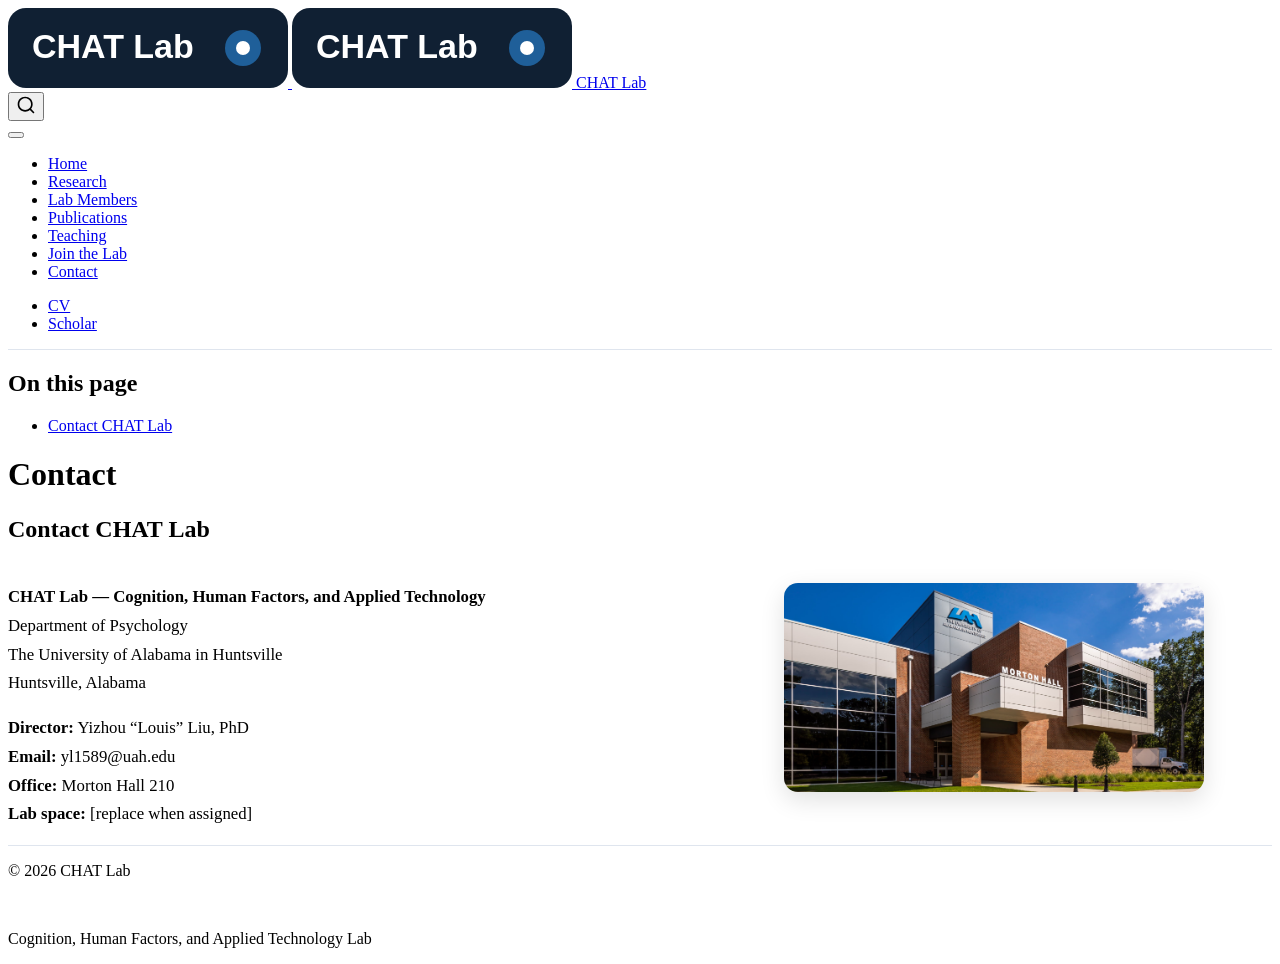
==== docs/contact.html @ d90eeab7 "Add CHAT Lab website files Add CHAT Lab website files" ====
<!DOCTYPE html>
<html xmlns="http://www.w3.org/1999/xhtml" lang="en" xml:lang="en"><head>

<meta charset="utf-8">
<meta name="generator" content="quarto-1.9.38">

<meta name="viewport" content="width=device-width, initial-scale=1.0, user-scalable=yes">


<title>Contact – CHAT Lab</title>
<style>
/* Default styles provided by pandoc.
** See https://pandoc.org/MANUAL.html#variables-for-html for config info.
*/
code{white-space: pre-wrap;}
span.smallcaps{font-variant: small-caps;}
div.columns{display: flex; gap: min(4vw, 1.5em);}
div.column{flex: auto; overflow-x: auto;}
div.hanging-indent{margin-left: 1.5em; text-indent: -1.5em;}
ul.task-list{list-style: none;}
ul.task-list li input[type="checkbox"] {
  width: 0.8em;
  margin: 0 0.8em 0.2em -1em; /* quarto-specific, see https://github.com/quarto-dev/quarto-cli/issues/4556 */ 
  vertical-align: middle;
}
</style>


<script src="site_libs/quarto-nav/quarto-nav.js"></script>
<script src="site_libs/clipboard/clipboard.min.js"></script>
<script src="site_libs/quarto-search/autocomplete.umd.js"></script>
<script src="site_libs/quarto-search/fuse.min.js"></script>
<script src="site_libs/quarto-search/quarto-search.js"></script>
<meta name="quarto:offset" content="./">
<script src="site_libs/quarto-html/quarto.js" type="module"></script>
<script src="site_libs/quarto-html/tabsets/tabsets.js" type="module"></script>
<script src="site_libs/quarto-html/popper.min.js"></script>
<script src="site_libs/quarto-html/tippy.umd.min.js"></script>
<script src="site_libs/quarto-html/anchor.min.js"></script>
<link href="site_libs/quarto-html/tippy.css" rel="stylesheet">
<link href="site_libs/quarto-html/quarto-syntax-highlighting-15634bcf2e68342d4ad2dfa704d543f6.css" rel="stylesheet" id="quarto-text-highlighting-styles">
<script src="site_libs/bootstrap/bootstrap.min.js"></script>
<link href="site_libs/bootstrap/bootstrap-icons.css" rel="stylesheet">
<link href="site_libs/bootstrap/bootstrap-a0f9fd0d421825b736dc1bbcbcba2219.min.css" rel="stylesheet" append-hash="true" id="quarto-bootstrap" data-mode="light">
<script id="quarto-search-options" type="application/json">{
  "location": "navbar",
  "copy-button": false,
  "collapse-after": 3,
  "panel-placement": "end",
  "type": "overlay",
  "limit": 50,
  "keyboard-shortcut": [
    "f",
    "/",
    "s"
  ],
  "show-item-context": false,
  "language": {
    "search-no-results-text": "No results",
    "search-matching-documents-text": "matching documents",
    "search-copy-link-title": "Copy link to search",
    "search-hide-matches-text": "Hide additional matches",
    "search-more-match-text": "more match in this document",
    "search-more-matches-text": "more matches in this document",
    "search-clear-button-title": "Clear",
    "search-text-placeholder": "",
    "search-detached-cancel-button-title": "Cancel",
    "search-submit-button-title": "Submit",
    "search-label": "Search"
  }
}</script>
<style>html{ scroll-behavior: smooth; }</style>


<link rel="stylesheet" href="styles.css">
</head>

<body class="nav-fixed quarto-light">

<div id="quarto-search-results"></div>
  <header id="quarto-header" class="headroom fixed-top">
    <nav class="navbar navbar-expand-lg " data-bs-theme="dark">
      <div class="navbar-container container-fluid">
      <div class="navbar-brand-container mx-auto">
    <a href="./index.html" class="navbar-brand navbar-brand-logo">
    <img src="./assets/chat-lab-logo-placeholder.svg" alt="" class="navbar-logo light-content">
    <img src="./assets/chat-lab-logo-placeholder.svg" alt="" class="navbar-logo dark-content">
    </a>
    <a class="navbar-brand" href="./index.html">
    <span class="navbar-title">CHAT Lab</span>
    </a>
  </div>
            <div id="quarto-search" class="" title="Search"></div>
          <button class="navbar-toggler" type="button" data-bs-toggle="collapse" data-bs-target="#navbarCollapse" aria-controls="navbarCollapse" role="menu" aria-expanded="false" aria-label="Toggle navigation" onclick="if (window.quartoToggleHeadroom) { window.quartoToggleHeadroom(); }">
  <span class="navbar-toggler-icon"></span>
</button>
          <div class="collapse navbar-collapse" id="navbarCollapse">
            <ul class="navbar-nav navbar-nav-scroll me-auto">
  <li class="nav-item">
    <a class="nav-link" href="./index.html"> 
<span class="menu-text">Home</span></a>
  </li>  
  <li class="nav-item">
    <a class="nav-link" href="./research.html"> 
<span class="menu-text">Research</span></a>
  </li>  
  <li class="nav-item">
    <a class="nav-link" href="./people.html"> 
<span class="menu-text">Lab Members</span></a>
  </li>  
  <li class="nav-item">
    <a class="nav-link" href="./publications.html"> 
<span class="menu-text">Publications</span></a>
  </li>  
  <li class="nav-item">
    <a class="nav-link" href="./teaching.html"> 
<span class="menu-text">Teaching</span></a>
  </li>  
  <li class="nav-item">
    <a class="nav-link" href="./joining.html"> 
<span class="menu-text">Join the Lab</span></a>
  </li>  
  <li class="nav-item">
    <a class="nav-link active" href="./contact.html" aria-current="page"> 
<span class="menu-text">Contact</span></a>
  </li>  
</ul>
            <ul class="navbar-nav navbar-nav-scroll ms-auto">
  <li class="nav-item">
    <a class="nav-link" href="./assets/Louis_Liu_CV.pdf"> 
<span class="menu-text">CV</span></a>
  </li>  
  <li class="nav-item">
    <a class="nav-link" href="https://scholar.google.com/citations?user=BLunEyAAAAAJ&amp;hl=en&amp;oi=ao"> 
<span class="menu-text">Scholar</span></a>
  </li>  
</ul>
          </div> <!-- /navcollapse -->
            <div class="quarto-navbar-tools">
</div>
      </div> <!-- /container-fluid -->
    </nav>
</header>
<!-- content -->
<div id="quarto-content" class="quarto-container page-columns page-rows-contents page-layout-full page-navbar">
<!-- sidebar -->
<!-- margin-sidebar -->
    <div id="quarto-margin-sidebar" class="sidebar margin-sidebar">
        <nav id="TOC" role="doc-toc" class="toc-active">
    <h2 id="toc-title">On this page</h2>
   
  <ul>
  <li><a href="#contact-chat-lab" id="toc-contact-chat-lab" class="nav-link active" data-scroll-target="#contact-chat-lab">Contact CHAT Lab</a></li>
  </ul>
</nav>
    </div>
<!-- main -->
<main class="content column-page-left" id="quarto-document-content">

<header id="title-block-header" class="quarto-title-block default">
<div class="quarto-title">
<h1 class="title">Contact</h1>
</div>



<div class="quarto-title-meta column-page-left">

    
  
    
  </div>
  


</header>


<section id="contact-chat-lab" class="level2">
<h2 class="anchored" data-anchor-id="contact-chat-lab">Contact CHAT Lab</h2>
<div class="contact-layout">
<div class="contact-info">
<p><strong>CHAT Lab — Cognition, Human Factors, and Applied Technology</strong><br>
Department of Psychology<br>
The University of Alabama in Huntsville<br>
Huntsville, Alabama</p>
<p><strong>Director:</strong> Yizhou “Louis” Liu, PhD<br>
<strong>Email:</strong> yl1589@uah.edu<br>
<strong>Office:</strong> Morton Hall 210<br>
<strong>Lab space:</strong> [replace when assigned]</p>
</div>
<div class="contact-image">
<p><img src="image/Morton_Hall.jpg" class="img-fluid" alt="Morton Hall at the University of Alabama in Huntsville"></p>
</div>
</div>


</section>

</main> <!-- /main -->
<script id="quarto-html-after-body" type="application/javascript">
  window.document.addEventListener("DOMContentLoaded", function (event) {
    const icon = "";
    const anchorJS = new window.AnchorJS();
    anchorJS.options = {
      placement: 'right',
      icon: icon
    };
    anchorJS.add('.anchored');
    const isCodeAnnotation = (el) => {
      for (const clz of el.classList) {
        if (clz.startsWith('code-annotation-')) {                     
          return true;
        }
      }
      return false;
    }
    const onCopySuccess = function(e) {
      // button target
      const button = e.trigger;
      // don't keep focus
      button.blur();
      // flash "checked"
      button.classList.add('code-copy-button-checked');
      var currentTitle = button.getAttribute("title");
      button.setAttribute("title", "Copied!");
      let tooltip;
      if (window.bootstrap) {
        button.setAttribute("data-bs-toggle", "tooltip");
        button.setAttribute("data-bs-placement", "left");
        button.setAttribute("data-bs-title", "Copied!");
        tooltip = new bootstrap.Tooltip(button, 
          { trigger: "manual", 
            customClass: "code-copy-button-tooltip",
            offset: [0, -8]});
        tooltip.show();    
      }
      setTimeout(function() {
        if (tooltip) {
          tooltip.hide();
          button.removeAttribute("data-bs-title");
          button.removeAttribute("data-bs-toggle");
          button.removeAttribute("data-bs-placement");
        }
        button.setAttribute("title", currentTitle);
        button.classList.remove('code-copy-button-checked');
      }, 1000);
      // clear code selection
      e.clearSelection();
    }
    const getTextToCopy = function(trigger) {
      const outerScaffold = trigger.parentElement.cloneNode(true);
      const codeEl = outerScaffold.querySelector('code');
      for (const childEl of codeEl.children) {
        if (isCodeAnnotation(childEl)) {
          childEl.remove();
        }
      }
      return codeEl.innerText;
    }
    const clipboard = new window.ClipboardJS('.code-copy-button:not([data-in-quarto-modal])', {
      text: getTextToCopy
    });
    clipboard.on('success', onCopySuccess);
    if (window.document.getElementById('quarto-embedded-source-code-modal')) {
      const clipboardModal = new window.ClipboardJS('.code-copy-button[data-in-quarto-modal]', {
        text: getTextToCopy,
        container: window.document.getElementById('quarto-embedded-source-code-modal')
      });
      clipboardModal.on('success', onCopySuccess);
    }
      var localhostRegex = new RegExp(/^(?:http|https):\/\/localhost\:?[0-9]*\//);
      var mailtoRegex = new RegExp(/^mailto:/);
        var filterRegex = new RegExp("https:\/\/your-domain-here");
      var isInternal = (href) => {
          return filterRegex.test(href) || localhostRegex.test(href) || mailtoRegex.test(href);
      }
      // Inspect non-navigation links and adorn them if external
     var links = window.document.querySelectorAll('a[href]:not(.nav-link):not(.navbar-brand):not(.toc-action):not(.sidebar-link):not(.sidebar-item-toggle):not(.pagination-link):not(.no-external):not([aria-hidden]):not(.dropdown-item):not(.quarto-navigation-tool):not(.about-link)');
      for (var i=0; i<links.length; i++) {
        const link = links[i];
        if (!isInternal(link.href)) {
          // undo the damage that might have been done by quarto-nav.js in the case of
          // links that we want to consider external
          if (link.dataset.originalHref !== undefined) {
            link.href = link.dataset.originalHref;
          }
        }
      }
    function tippyHover(el, contentFn, onTriggerFn, onUntriggerFn) {
      const config = {
        allowHTML: true,
        maxWidth: 500,
        delay: 100,
        arrow: false,
        appendTo: function(el) {
            return el.parentElement;
        },
        interactive: true,
        interactiveBorder: 10,
        theme: 'quarto',
        placement: 'bottom-start',
      };
      if (contentFn) {
        config.content = contentFn;
      }
      if (onTriggerFn) {
        config.onTrigger = onTriggerFn;
      }
      if (onUntriggerFn) {
        config.onUntrigger = onUntriggerFn;
      }
      window.tippy(el, config); 
    }
    const noterefs = window.document.querySelectorAll('a[role="doc-noteref"]');
    for (var i=0; i<noterefs.length; i++) {
      const ref = noterefs[i];
      tippyHover(ref, function() {
        // use id or data attribute instead here
        let href = ref.getAttribute('data-footnote-href') || ref.getAttribute('href');
        try { href = new URL(href).hash; } catch {}
        const id = href.replace(/^#\/?/, "");
        const note = window.document.getElementById(id);
        if (note) {
          return note.innerHTML;
        } else {
          return "";
        }
      });
    }
    const xrefs = window.document.querySelectorAll('a.quarto-xref');
    const processXRef = (id, note) => {
      // Strip column container classes
      const stripColumnClz = (el) => {
        el.classList.remove("page-full", "page-columns");
        if (el.children) {
          for (const child of el.children) {
            stripColumnClz(child);
          }
        }
      }
      stripColumnClz(note)
      if (id === null || id.startsWith('sec-')) {
        // Special case sections, only their first couple elements
        const container = document.createElement("div");
        if (note.children && note.children.length > 2) {
          container.appendChild(note.children[0].cloneNode(true));
          for (let i = 1; i < note.children.length; i++) {
            const child = note.children[i];
            if (child.tagName === "P" && child.innerText === "") {
              continue;
            } else {
              container.appendChild(child.cloneNode(true));
              break;
            }
          }
          if (window.Quarto?.typesetMath) {
            window.Quarto.typesetMath(container);
          }
          return container.innerHTML
        } else {
          if (window.Quarto?.typesetMath) {
            window.Quarto.typesetMath(note);
          }
          return note.innerHTML;
        }
      } else {
        // Remove any anchor links if they are present
        const anchorLink = note.querySelector('a.anchorjs-link');
        if (anchorLink) {
          anchorLink.remove();
        }
        if (window.Quarto?.typesetMath) {
          window.Quarto.typesetMath(note);
        }
        if (note.classList.contains("callout")) {
          return note.outerHTML;
        } else {
          return note.innerHTML;
        }
      }
    }
    for (var i=0; i<xrefs.length; i++) {
      const xref = xrefs[i];
      tippyHover(xref, undefined, function(instance) {
        instance.disable();
        let url = xref.getAttribute('href');
        let hash = undefined; 
        if (url.startsWith('#')) {
          hash = url;
        } else {
          try { hash = new URL(url).hash; } catch {}
        }
        if (hash) {
          const id = hash.replace(/^#\/?/, "");
          const note = window.document.getElementById(id);
          if (note !== null) {
            try {
              const html = processXRef(id, note.cloneNode(true));
              instance.setContent(html);
            } finally {
              instance.enable();
              instance.show();
            }
          } else {
            // See if we can fetch this
            fetch(url.split('#')[0])
            .then(res => res.text())
            .then(html => {
              const parser = new DOMParser();
              const htmlDoc = parser.parseFromString(html, "text/html");
              const note = htmlDoc.getElementById(id);
              if (note !== null) {
                const html = processXRef(id, note);
                instance.setContent(html);
              } 
            }).finally(() => {
              instance.enable();
              instance.show();
            });
          }
        } else {
          // See if we can fetch a full url (with no hash to target)
          // This is a special case and we should probably do some content thinning / targeting
          fetch(url)
          .then(res => res.text())
          .then(html => {
            const parser = new DOMParser();
            const htmlDoc = parser.parseFromString(html, "text/html");
            const note = htmlDoc.querySelector('main.content');
            if (note !== null) {
              // This should only happen for chapter cross references
              // (since there is no id in the URL)
              // remove the first header
              if (note.children.length > 0 && note.children[0].tagName === "HEADER") {
                note.children[0].remove();
              }
              const html = processXRef(null, note);
              instance.setContent(html);
            } 
          }).finally(() => {
            instance.enable();
            instance.show();
          });
        }
      }, function(instance) {
      });
    }
        let selectedAnnoteEl;
        const selectorForAnnotation = ( cell, annotation) => {
          let cellAttr = 'data-code-cell="' + cell + '"';
          let lineAttr = 'data-code-annotation="' +  annotation + '"';
          const selector = 'span[' + cellAttr + '][' + lineAttr + ']';
          return selector;
        }
        const selectCodeLines = (annoteEl) => {
          const doc = window.document;
          const targetCell = annoteEl.getAttribute("data-target-cell");
          const targetAnnotation = annoteEl.getAttribute("data-target-annotation");
          const annoteSpan = window.document.querySelector(selectorForAnnotation(targetCell, targetAnnotation));
          const lines = annoteSpan.getAttribute("data-code-lines").split(",");
          const lineIds = lines.map((line) => {
            return targetCell + "-" + line;
          })
          let top = null;
          let height = null;
          let parent = null;
          if (lineIds.length > 0) {
              //compute the position of the single el (top and bottom and make a div)
              const el = window.document.getElementById(lineIds[0]);
              top = el.offsetTop;
              height = el.offsetHeight;
              parent = el.parentElement.parentElement;
            if (lineIds.length > 1) {
              const lastEl = window.document.getElementById(lineIds[lineIds.length - 1]);
              const bottom = lastEl.offsetTop + lastEl.offsetHeight;
              height = bottom - top;
            }
            if (top !== null && height !== null && parent !== null) {
              // cook up a div (if necessary) and position it 
              let div = window.document.getElementById("code-annotation-line-highlight");
              if (div === null) {
                div = window.document.createElement("div");
                div.setAttribute("id", "code-annotation-line-highlight");
                div.style.position = 'absolute';
                parent.appendChild(div);
              }
              div.style.top = top - 2 + "px";
              div.style.height = height + 4 + "px";
              div.style.left = 0;
              let gutterDiv = window.document.getElementById("code-annotation-line-highlight-gutter");
              if (gutterDiv === null) {
                gutterDiv = window.document.createElement("div");
                gutterDiv.setAttribute("id", "code-annotation-line-highlight-gutter");
                gutterDiv.style.position = 'absolute';
                const codeCell = window.document.getElementById(targetCell);
                const gutter = codeCell.querySelector('.code-annotation-gutter');
                gutter.appendChild(gutterDiv);
              }
              gutterDiv.style.top = top - 2 + "px";
              gutterDiv.style.height = height + 4 + "px";
            }
            selectedAnnoteEl = annoteEl;
          }
        };
        const unselectCodeLines = () => {
          const elementsIds = ["code-annotation-line-highlight", "code-annotation-line-highlight-gutter"];
          elementsIds.forEach((elId) => {
            const div = window.document.getElementById(elId);
            if (div) {
              div.remove();
            }
          });
          selectedAnnoteEl = undefined;
        };
          // Handle positioning of the toggle
      window.addEventListener(
        "resize",
        throttle(() => {
          elRect = undefined;
          if (selectedAnnoteEl) {
            selectCodeLines(selectedAnnoteEl);
          }
        }, 10)
      );
      function throttle(fn, ms) {
      let throttle = false;
      let timer;
        return (...args) => {
          if(!throttle) { // first call gets through
              fn.apply(this, args);
              throttle = true;
          } else { // all the others get throttled
              if(timer) clearTimeout(timer); // cancel #2
              timer = setTimeout(() => {
                fn.apply(this, args);
                timer = throttle = false;
              }, ms);
          }
        };
      }
        // Attach click handler to the DT
        const annoteDls = window.document.querySelectorAll('dt[data-target-cell]');
        for (const annoteDlNode of annoteDls) {
          annoteDlNode.addEventListener('click', (event) => {
            const clickedEl = event.target;
            if (clickedEl !== selectedAnnoteEl) {
              unselectCodeLines();
              const activeEl = window.document.querySelector('dt[data-target-cell].code-annotation-active');
              if (activeEl) {
                activeEl.classList.remove('code-annotation-active');
              }
              selectCodeLines(clickedEl);
              clickedEl.classList.add('code-annotation-active');
            } else {
              // Unselect the line
              unselectCodeLines();
              clickedEl.classList.remove('code-annotation-active');
            }
          });
        }
    const findCites = (el) => {
      const parentEl = el.parentElement;
      if (parentEl) {
        const cites = parentEl.dataset.cites;
        if (cites) {
          return {
            el,
            cites: cites.split(' ')
          };
        } else {
          return findCites(el.parentElement)
        }
      } else {
        return undefined;
      }
    };
    var bibliorefs = window.document.querySelectorAll('a[role="doc-biblioref"]');
    for (var i=0; i<bibliorefs.length; i++) {
      const ref = bibliorefs[i];
      const citeInfo = findCites(ref);
      if (citeInfo) {
        tippyHover(citeInfo.el, function() {
          var popup = window.document.createElement('div');
          citeInfo.cites.forEach(function(cite) {
            var citeDiv = window.document.createElement('div');
            citeDiv.classList.add('hanging-indent');
            citeDiv.classList.add('csl-entry');
            var biblioDiv = window.document.getElementById('ref-' + cite);
            if (biblioDiv) {
              citeDiv.innerHTML = biblioDiv.innerHTML;
            }
            popup.appendChild(citeDiv);
          });
          return popup.innerHTML;
        });
      }
    }
  });
  </script>
</div> <!-- /content -->
<footer class="footer">
  <div class="nav-footer">
    <div class="nav-footer-left">
<p>© 2026 CHAT Lab</p>
</div>   
    <div class="nav-footer-center">
      &nbsp;
    </div>
    <div class="nav-footer-right">
<p>Cognition, Human Factors, and Applied Technology Lab</p>
</div>
  </div>
</footer>




<script src="site_libs/quarto-html/zenscroll-min.js"></script>
</body></html>
---- docs/site_libs/quarto-html/tippy.css ----
.tippy-box[data-animation=fade][data-state=hidden]{opacity:0}[data-tippy-root]{max-width:calc(100vw - 10px)}.tippy-box{position:relative;background-color:#333;color:#fff;border-radius:4px;font-size:14px;line-height:1.4;white-space:normal;outline:0;transition-property:transform,visibility,opacity}.tippy-box[data-placement^=top]>.tippy-arrow{bottom:0}.tippy-box[data-placement^=top]>.tippy-arrow:before{bottom:-7px;left:0;border-width:8px 8px 0;border-top-color:initial;transform-origin:center top}.tippy-box[data-placement^=bottom]>.tippy-arrow{top:0}.tippy-box[data-placement^=bottom]>.tippy-arrow:before{top:-7px;left:0;border-width:0 8px 8px;border-bottom-color:initial;transform-origin:center bottom}.tippy-box[data-placement^=left]>.tippy-arrow{right:0}.tippy-box[data-placement^=left]>.tippy-arrow:before{border-width:8px 0 8px 8px;border-left-color:initial;right:-7px;transform-origin:center left}.tippy-box[data-placement^=right]>.tippy-arrow{left:0}.tippy-box[data-placement^=right]>.tippy-arrow:before{left:-7px;border-width:8px 8px 8px 0;border-right-color:initial;transform-origin:center right}.tippy-box[data-inertia][data-state=visible]{transition-timing-function:cubic-bezier(.54,1.5,.38,1.11)}.tippy-arrow{width:16px;height:16px;color:#333}.tippy-arrow:before{content:"";position:absolute;border-color:transparent;border-style:solid}.tippy-content{position:relative;padding:5px 9px;z-index:1}
---- docs/site_libs/quarto-html/quarto-syntax-highlighting-15634bcf2e68342d4ad2dfa704d543f6.css ----
/* quarto syntax highlight colors */
:root {
  --quarto-hl-ot-color: #003B4F;
  --quarto-hl-at-color: #657422;
  --quarto-hl-ss-color: #20794D;
  --quarto-hl-an-color: #5E5E5E;
  --quarto-hl-fu-color: #4758AB;
  --quarto-hl-st-color: #20794D;
  --quarto-hl-cf-color: #003B4F;
  --quarto-hl-op-color: #5E5E5E;
  --quarto-hl-er-color: #AD0000;
  --quarto-hl-bn-color: #AD0000;
  --quarto-hl-al-color: #AD0000;
  --quarto-hl-va-color: #111111;
  --quarto-hl-bu-color: inherit;
  --quarto-hl-ex-color: inherit;
  --quarto-hl-pp-color: #AD0000;
  --quarto-hl-in-color: #5E5E5E;
  --quarto-hl-vs-color: #20794D;
  --quarto-hl-wa-color: #5E5E5E;
  --quarto-hl-do-color: #5E5E5E;
  --quarto-hl-im-color: #00769E;
  --quarto-hl-ch-color: #20794D;
  --quarto-hl-dt-color: #AD0000;
  --quarto-hl-fl-color: #AD0000;
  --quarto-hl-co-color: #5E5E5E;
  --quarto-hl-cv-color: #5E5E5E;
  --quarto-hl-cn-color: #8f5902;
  --quarto-hl-sc-color: #5E5E5E;
  --quarto-hl-dv-color: #AD0000;
  --quarto-hl-kw-color: #003B4F;
}

/* other quarto variables */
:root {
  --quarto-font-monospace: SFMono-Regular, Menlo, Monaco, Consolas, "Liberation Mono", "Courier New", monospace;
}

/* syntax highlight based on Pandoc's rules */
pre > code.sourceCode > span {
  color: #003B4F;
}

code.sourceCode > span {
  color: #003B4F;
}

div.sourceCode,
div.sourceCode pre.sourceCode {
  color: #003B4F;
}

/* Normal */
code span {
  color: #003B4F;
}

/* Alert */
code span.al {
  color: #AD0000;
  font-style: inherit;
}

/* Annotation */
code span.an {
  color: #5E5E5E;
  font-style: inherit;
}

/* Attribute */
code span.at {
  color: #657422;
  font-style: inherit;
}

/* BaseN */
code span.bn {
  color: #AD0000;
  font-style: inherit;
}

/* BuiltIn */
code span.bu {
  font-style: inherit;
}

/* ControlFlow */
code span.cf {
  color: #003B4F;
  font-weight: bold;
  font-style: inherit;
}

/* Char */
code span.ch {
  color: #20794D;
  font-style: inherit;
}

/* Constant */
code span.cn {
  color: #8f5902;
  font-style: inherit;
}

/* Comment */
code span.co {
  color: #5E5E5E;
  font-style: inherit;
}

/* CommentVar */
code span.cv {
  color: #5E5E5E;
  font-style: italic;
}

/* Documentation */
code span.do {
  color: #5E5E5E;
  font-style: italic;
}

/* DataType */
code span.dt {
  color: #AD0000;
  font-style: inherit;
}

/* DecVal */
code span.dv {
  color: #AD0000;
  font-style: inherit;
}

/* Error */
code span.er {
  color: #AD0000;
  font-style: inherit;
}

/* Extension */
code span.ex {
  font-style: inherit;
}

/* Float */
code span.fl {
  color: #AD0000;
  font-style: inherit;
}

/* Function */
code span.fu {
  color: #4758AB;
  font-style: inherit;
}

/* Import */
code span.im {
  color: #00769E;
  font-style: inherit;
}

/* Information */
code span.in {
  color: #5E5E5E;
  font-style: inherit;
}

/* Keyword */
code span.kw {
  color: #003B4F;
  font-weight: bold;
  font-style: inherit;
}

/* Operator */
code span.op {
  color: #5E5E5E;
  font-style: inherit;
}

/* Other */
code span.ot {
  color: #003B4F;
  font-style: inherit;
}

/* Preprocessor */
code span.pp {
  color: #AD0000;
  font-style: inherit;
}

/* SpecialChar */
code span.sc {
  color: #5E5E5E;
  font-style: inherit;
}

/* SpecialString */
code span.ss {
  color: #20794D;
  font-style: inherit;
}

/* String */
code span.st {
  color: #20794D;
  font-style: inherit;
}

/* Variable */
code span.va {
  color: #111111;
  font-style: inherit;
}

/* VerbatimString */
code span.vs {
  color: #20794D;
  font-style: inherit;
}

/* Warning */
code span.wa {
  color: #5E5E5E;
  font-style: italic;
}

.prevent-inlining {
  content: "</";
}

/*# sourceMappingURL=f23921c56f73e400b49028c9186a1aa0.css.map */
---- docs/styles.css ----
/* CHAT Lab starter styling. Edit freely. */

:root {
  --chat-dark: #102033;
  --chat-blue: #1f5f99;
  --chat-light: #f5f7fb;
  --chat-border: #dfe5ee;
}

.navbar {
  border-bottom: 1px solid var(--chat-border);
}

.hero {
  padding: 4rem 2rem;
  margin: 0 0 2rem 0;
  border-radius: 1.25rem;
  background: linear-gradient(135deg, #eef4fb 0%, #ffffff 100%);
  border: 1px solid var(--chat-border);
}

.hero h1 {
  font-size: 3rem;
  font-weight: 800;
  color: var(--chat-dark);
}

.hero h2 {
  font-size: 1.35rem;
  font-weight: 500;
  color: var(--chat-blue);
}

.grid {
  display: grid;
  grid-template-columns: repeat(auto-fit, minmax(240px, 1fr));
  gap: 1rem;
  margin: 1.5rem 0;
}

.card, .project-card, .person, .placeholder {
  padding: 1.25rem;
  border: 1px solid var(--chat-border);
  border-radius: 1rem;
  background: #ffffff;
  box-shadow: 0 6px 18px rgba(16, 32, 51, 0.05);
  margin-bottom: 1rem;
}

.card h3, .project-card h3 {
  color: var(--chat-dark);
  margin-top: 0;
}

.btn {
  margin-right: 0.5rem;
  margin-top: 1rem;
}

blockquote {
  border-left: 4px solid var(--chat-blue);
  padding-left: 1rem;
  color: #333333;
}

footer {
  border-top: 1px solid var(--chat-border);
}



.hero {
  display: flex;
  align-items: center;
  gap: 2.5rem;
  margin-top: 2rem;
  margin-bottom: 3rem;
}

.hero-text {
  flex: 2;
}

.hero-image {
  flex: 1;
  text-align: center;
}

.hero-image img {
  max-width: 260px;
  width: 100%;
  border-radius: 50%;
  box-shadow: 0 8px 24px rgba(0, 0, 0, 0.12);
}

@media (max-width: 768px) {
  .hero {
    flex-direction: column;
    text-align: center;
  }

  .hero-text {
    text-align: left;
  }
}




.contact-layout {
  display: flex;
  align-items: flex-start;
  gap: 2.5rem;
  margin-top: 1.5rem;
}

.contact-info {
  flex: 1.2;
  font-size: 1.05rem;
  line-height: 1.7;
}

.contact-image {
  flex: 1;
  text-align: center;
}

.contact-image img {
  max-width: 420px;
  width: 100%;
  border-radius: 14px;
  box-shadow: 0 8px 24px rgba(0, 0, 0, 0.12);
}

@media (max-width: 768px) {
  .contact-layout {
    flex-direction: column;
  }

  .contact-image {
    width: 100%;
  }
}






.project-summary {
  font-size: 1.1rem;
  line-height: 1.7;
  margin-bottom: 2rem;
}

.project-two-col {
  display: grid;
  grid-template-columns: minmax(0, 1.15fr) minmax(280px, 0.85fr);
  gap: 2rem;
  align-items: start;
  margin: 1.5rem 0 2rem 0;
}

.project-text {
  line-height: 1.7;
}

.project-side-image {
  text-align: center;
}

.project-figure {
  width: 100%;
  max-width: 100%;
  border-radius: 12px;
  border: 1px solid #e5e5e5;
  box-shadow: 0 8px 24px rgba(0, 0, 0, 0.10);
}

.project-full-figure {
  width: 100%;
  max-width: 900px;
  display: block;
  margin: 1.5rem auto 2rem auto;
  border-radius: 12px;
  border: 1px solid #e5e5e5;
  box-shadow: 0 8px 24px rgba(0, 0, 0, 0.10);
}

.measure-box,
.findings-box,
.implications-box {
  border: 2px solid #f05a28;
  border-left: 7px solid #f05a28;
  background: #fffaf7;
  padding: 1rem 1.25rem;
  margin: 1.5rem 0 2rem 0;
  border-radius: 10px;
  line-height: 1.65;
}

.findings-box {
  background: #fff8f3;
}

.implications-box {
  border-color: #2f6f8f;
  border-left-color: #2f6f8f;
  background: #f7fbfd;
}

@media (max-width: 768px) {
  .project-two-col {
    grid-template-columns: 1fr;
  }
}






.age-box {
  padding: 1rem 1.25rem;
  margin: 1.25rem 0;
  border-radius: 10px;
  line-height: 1.65;
  background: #fff;
}

.age-box-older {
  border: 2px solid #f05a28;
  border-left: 7px solid #f05a28;
  background: #fffaf7;
}

.age-box-younger {
  border: 2px solid #563d7c;
  border-left: 7px solid #563d7c;
  background: #faf8ff;
}

.age-box h3 {
  margin-top: 0;
}






.outcome-box,
.knowledge-box,
.behavior-box {
  padding: 1rem 1.25rem;
  margin: 1.25rem 0 2rem 0;
  border-radius: 10px;
  line-height: 1.65;
  background: #fff;
}

.outcome-box {
  border: 2px solid #2f6f8f;
  border-left: 7px solid #2f6f8f;
  background: #f7fbfd;
}

.knowledge-box {
  border: 2px solid #f05a28;
  border-left: 7px solid #f05a28;
  background: #fffaf7;
}

.behavior-box {
  border: 2px solid #563d7c;
  border-left: 7px solid #563d7c;
  background: #faf8ff;
}
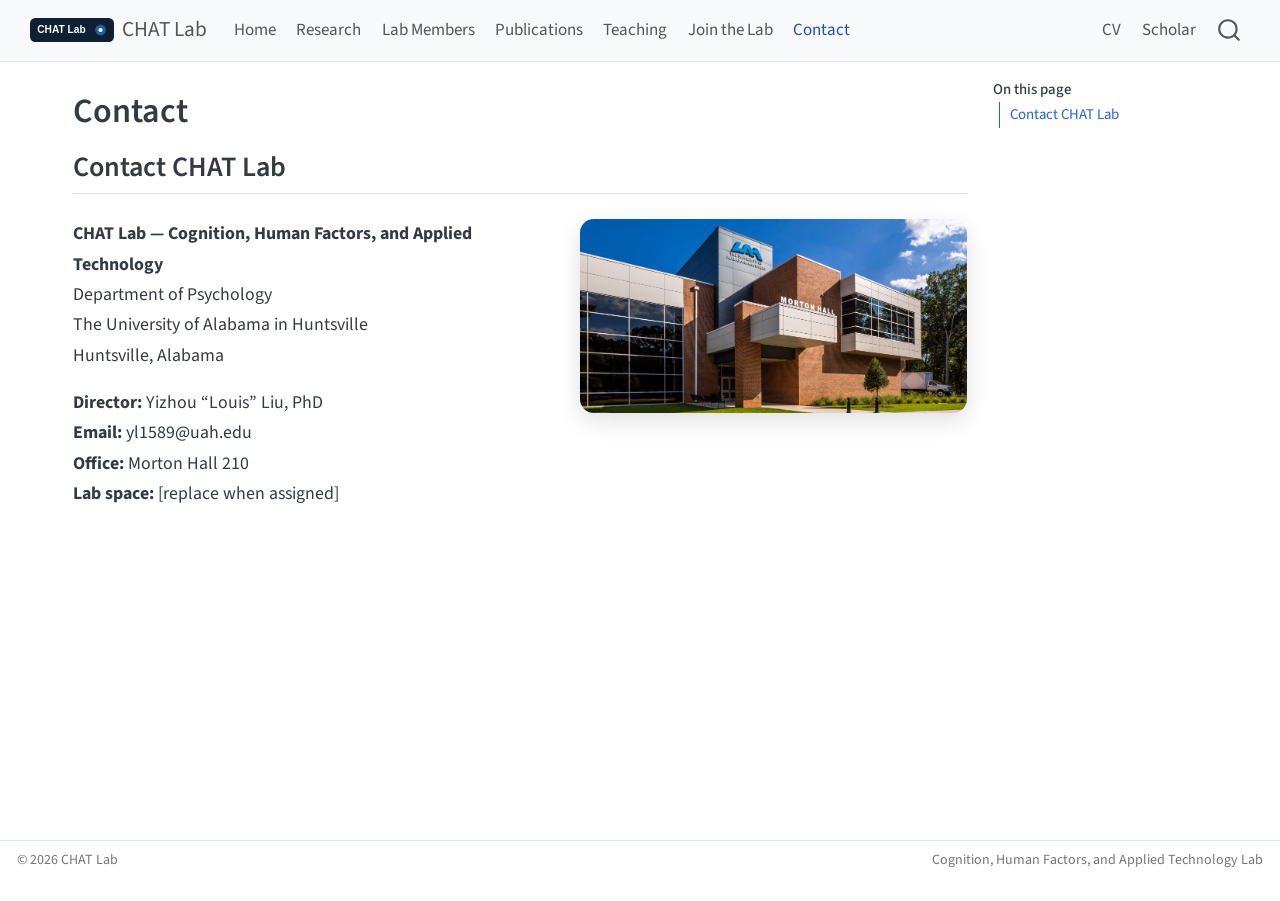
==== commit 20517bed: "commit" ====
--- a/docs/contact.html
+++ b/docs/contact.html
@@ -2,7 +2,7 @@
 <html xmlns="http://www.w3.org/1999/xhtml" lang="en" xml:lang="en"><head>
 
 <meta charset="utf-8">
-<meta name="generator" content="quarto-1.9.38">
+<meta name="generator" content="quarto-1.10.18">
 
 <meta name="viewport" content="width=device-width, initial-scale=1.0, user-scalable=yes">
 
@@ -12,10 +12,13 @@
 /* Default styles provided by pandoc.
 ** See https://pandoc.org/MANUAL.html#variables-for-html for config info.
 */
-code{white-space: pre-wrap;}
 span.smallcaps{font-variant: small-caps;}
-div.columns{display: flex; gap: min(4vw, 1.5em);}
-div.column{flex: auto; overflow-x: auto;}
+div.columns{display: flex; gap: 1.5em;}
+div.column{flex: auto;}
+@media screen {
+div.columns{gap: min(4vw, 1.5em);}
+div.column{overflow-x: auto;}
+}
 div.hanging-indent{margin-left: 1.5em; text-indent: -1.5em;}
 ul.task-list{list-style: none;}
 ul.task-list li input[type="checkbox"] {
@@ -38,10 +41,10 @@
 <script src="site_libs/quarto-html/tippy.umd.min.js"></script>
 <script src="site_libs/quarto-html/anchor.min.js"></script>
 <link href="site_libs/quarto-html/tippy.css" rel="stylesheet">
-<link href="site_libs/quarto-html/quarto-syntax-highlighting-15634bcf2e68342d4ad2dfa704d543f6.css" rel="stylesheet" id="quarto-text-highlighting-styles">
+<link href="site_libs/quarto-html/quarto-syntax-highlighting-64a204ab8560d761af7679ceaba22944.css" rel="stylesheet" id="quarto-text-highlighting-styles">
 <script src="site_libs/bootstrap/bootstrap.min.js"></script>
 <link href="site_libs/bootstrap/bootstrap-icons.css" rel="stylesheet">
-<link href="site_libs/bootstrap/bootstrap-a0f9fd0d421825b736dc1bbcbcba2219.min.css" rel="stylesheet" append-hash="true" id="quarto-bootstrap" data-mode="light">
+<link href="site_libs/bootstrap/bootstrap-445b8638c3d06994fee0907d791121c4.min.css" rel="stylesheet" append-hash="true" id="quarto-bootstrap" data-mode="light">
 <script id="quarto-search-options" type="application/json">{
   "location": "navbar",
   "copy-button": false,
--- a/docs/site_libs/quarto-html/quarto-syntax-highlighting-64a204ab8560d761af7679ceaba22944.css
+++ b/docs/site_libs/quarto-html/quarto-syntax-highlighting-64a204ab8560d761af7679ceaba22944.css
@@ -0,0 +1,236 @@
+/* quarto syntax highlight colors */
+:root {
+  --quarto-hl-ot-color: #003B4F;
+  --quarto-hl-at-color: #657422;
+  --quarto-hl-ss-color: #20794D;
+  --quarto-hl-an-color: #5E5E5E;
+  --quarto-hl-fu-color: #4758AB;
+  --quarto-hl-st-color: #20794D;
+  --quarto-hl-cf-color: #003B4F;
+  --quarto-hl-op-color: #5E5E5E;
+  --quarto-hl-er-color: #AD0000;
+  --quarto-hl-bn-color: #AD0000;
+  --quarto-hl-al-color: #AD0000;
+  --quarto-hl-va-color: #111111;
+  --quarto-hl-bu-color: inherit;
+  --quarto-hl-ex-color: inherit;
+  --quarto-hl-pp-color: #AD0000;
+  --quarto-hl-in-color: #5E5E5E;
+  --quarto-hl-vs-color: #20794D;
+  --quarto-hl-wa-color: #5E5E5E;
+  --quarto-hl-do-color: #5E5E5E;
+  --quarto-hl-im-color: #00769E;
+  --quarto-hl-ch-color: #20794D;
+  --quarto-hl-dt-color: #AD0000;
+  --quarto-hl-fl-color: #AD0000;
+  --quarto-hl-co-color: #5E5E5E;
+  --quarto-hl-cv-color: #5E5E5E;
+  --quarto-hl-cn-color: #8f5902;
+  --quarto-hl-sc-color: #5E5E5E;
+  --quarto-hl-dv-color: #AD0000;
+  --quarto-hl-kw-color: #003B4F;
+}
+
+/* other quarto variables */
+:root {
+  --quarto-font-monospace: SFMono-Regular, Menlo, Monaco, Consolas, "Liberation Mono", "Courier New", monospace;
+}
+
+/* syntax highlight based on Pandoc's rules */
+pre > code.sourceCode > span {
+  color: #003B4F;
+}
+
+code.sourceCode > span {
+  color: #003B4F;
+}
+
+div.sourceCode,
+div.sourceCode pre.sourceCode {
+  color: #003B4F;
+}
+
+/* Normal */
+code span {
+  color: #003B4F;
+}
+
+/* Alert */
+code span.al {
+  color: #AD0000;
+  font-style: inherit;
+}
+
+/* Annotation */
+code span.an {
+  color: #5E5E5E;
+  font-style: inherit;
+}
+
+/* Attribute */
+code span.at {
+  color: #657422;
+  font-style: inherit;
+}
+
+/* BaseN */
+code span.bn {
+  color: #AD0000;
+  font-style: inherit;
+}
+
+/* BuiltIn */
+code span.bu {
+  font-style: inherit;
+}
+
+/* ControlFlow */
+code span.cf {
+  color: #003B4F;
+  font-weight: bold;
+  font-style: inherit;
+}
+
+/* Char */
+code span.ch {
+  color: #20794D;
+  font-style: inherit;
+}
+
+/* Constant */
+code span.cn {
+  color: #8f5902;
+  font-style: inherit;
+}
+
+/* Comment */
+code span.co {
+  color: #5E5E5E;
+  font-style: inherit;
+}
+
+/* CommentVar */
+code span.cv {
+  color: #5E5E5E;
+  font-style: italic;
+}
+
+/* Documentation */
+code span.do {
+  color: #5E5E5E;
+  font-style: italic;
+}
+
+/* DataType */
+code span.dt {
+  color: #AD0000;
+  font-style: inherit;
+}
+
+/* DecVal */
+code span.dv {
+  color: #AD0000;
+  font-style: inherit;
+}
+
+/* Error */
+code span.er {
+  color: #AD0000;
+  font-style: inherit;
+}
+
+/* Extension */
+code span.ex {
+  font-style: inherit;
+}
+
+/* Float */
+code span.fl {
+  color: #AD0000;
+  font-style: inherit;
+}
+
+/* Function */
+code span.fu {
+  color: #4758AB;
+  font-style: inherit;
+}
+
+/* Import */
+code span.im {
+  color: #00769E;
+  font-style: inherit;
+}
+
+/* Information */
+code span.in {
+  color: #5E5E5E;
+  font-style: inherit;
+}
+
+/* Keyword */
+code span.kw {
+  color: #003B4F;
+  font-weight: bold;
+  font-style: inherit;
+}
+
+/* Operator */
+code span.op {
+  color: #5E5E5E;
+  font-style: inherit;
+}
+
+/* Other */
+code span.ot {
+  color: #003B4F;
+  font-style: inherit;
+}
+
+/* Preprocessor */
+code span.pp {
+  color: #AD0000;
+  font-style: inherit;
+}
+
+/* SpecialChar */
+code span.sc {
+  color: #5E5E5E;
+  font-style: inherit;
+}
+
+/* SpecialString */
+code span.ss {
+  color: #20794D;
+  font-style: inherit;
+}
+
+/* String */
+code span.st {
+  color: #20794D;
+  font-style: inherit;
+}
+
+/* Variable */
+code span.va {
+  color: #111111;
+  font-style: inherit;
+}
+
+/* VerbatimString */
+code span.vs {
+  color: #20794D;
+  font-style: inherit;
+}
+
+/* Warning */
+code span.wa {
+  color: #5E5E5E;
+  font-style: italic;
+}
+
+.prevent-inlining {
+  content: "</";
+}
+
+/*# sourceMappingURL=9d8d5bb603a83b8298b89080a598c93b.css.map */
--- a/docs/styles.css
+++ b/docs/styles.css
@@ -275,4 +275,48 @@
   border: 2px solid #563d7c;
   border-left: 7px solid #563d7c;
   background: #faf8ff;
+}
+
+
+
+
+
+
+
+
+
+
+
+.member-card {
+  display: flex;
+  align-items: flex-start;
+  gap: 1.5rem;
+  margin: 1.5rem 0 2rem 0;
+}
+
+.member-photo {
+  flex: 0 0 180px;
+}
+
+.member-photo img {
+  width: 180px;
+  height: 220px;
+  object-fit: cover;
+  border-radius: 12px;
+  box-shadow: 0 8px 24px rgba(0, 0, 0, 0.12);
+}
+
+.member-info {
+  flex: 1;
+}
+
+@media (max-width: 768px) {
+  .member-card {
+    flex-direction: column;
+  }
+
+  .member-photo img {
+    width: 220px;
+    height: auto;
+  }
 }
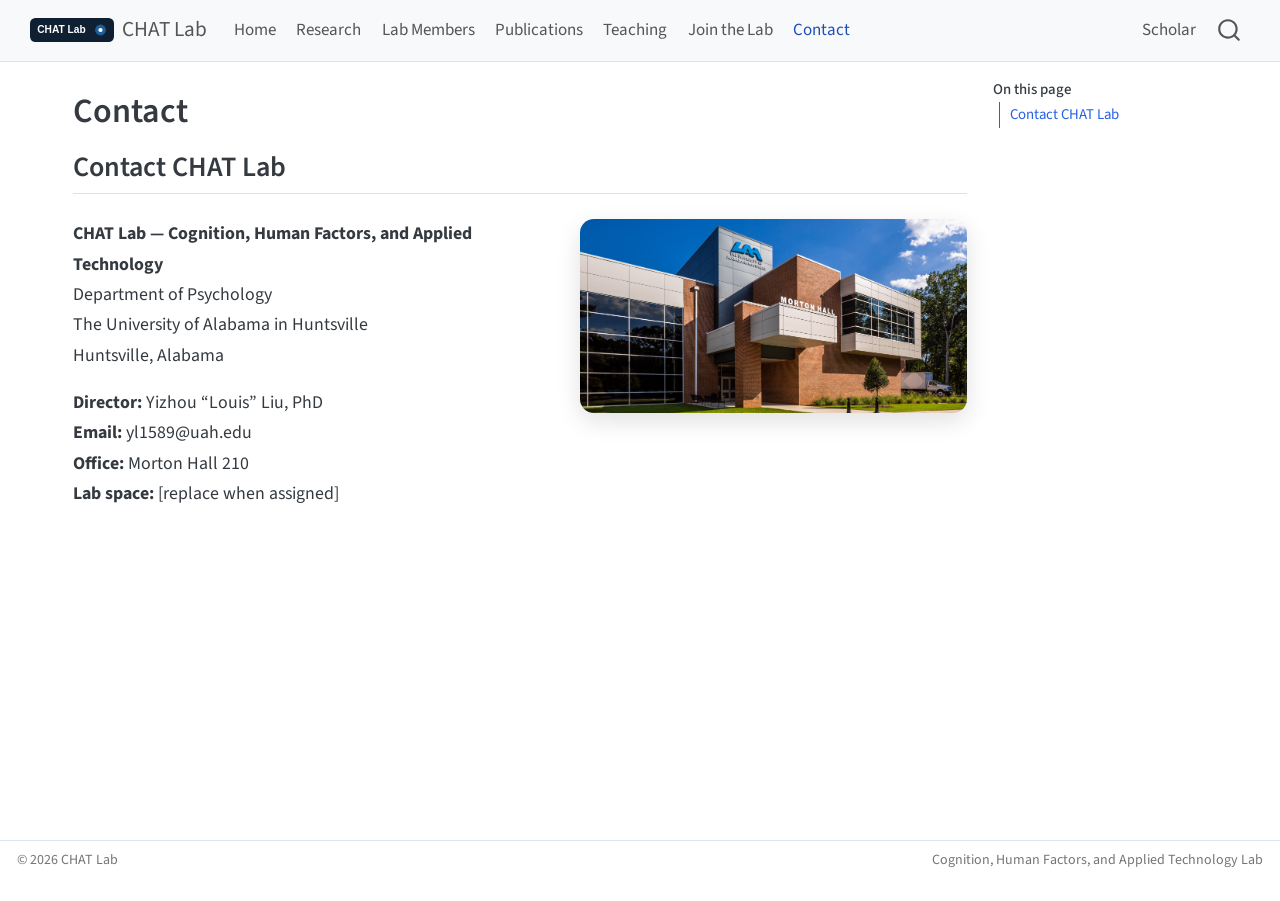
==== commit b91288d6: "update profile picture" ====
--- a/docs/contact.html
+++ b/docs/contact.html
@@ -130,11 +130,7 @@
 </ul>
             <ul class="navbar-nav navbar-nav-scroll ms-auto">
   <li class="nav-item">
-    <a class="nav-link" href="./assets/Louis_Liu_CV.pdf"> 
-<span class="menu-text">CV</span></a>
-  </li>  
-  <li class="nav-item">
-    <a class="nav-link" href="https://scholar.google.com/citations?user=BLunEyAAAAAJ&amp;hl=en&amp;oi=ao"> 
+    <a class="nav-link" href="https://scholar.google.com/citations?user=MouYe6sAAAAJ&amp;hl=en" target="_blank"> 
 <span class="menu-text">Scholar</span></a>
   </li>  
 </ul>
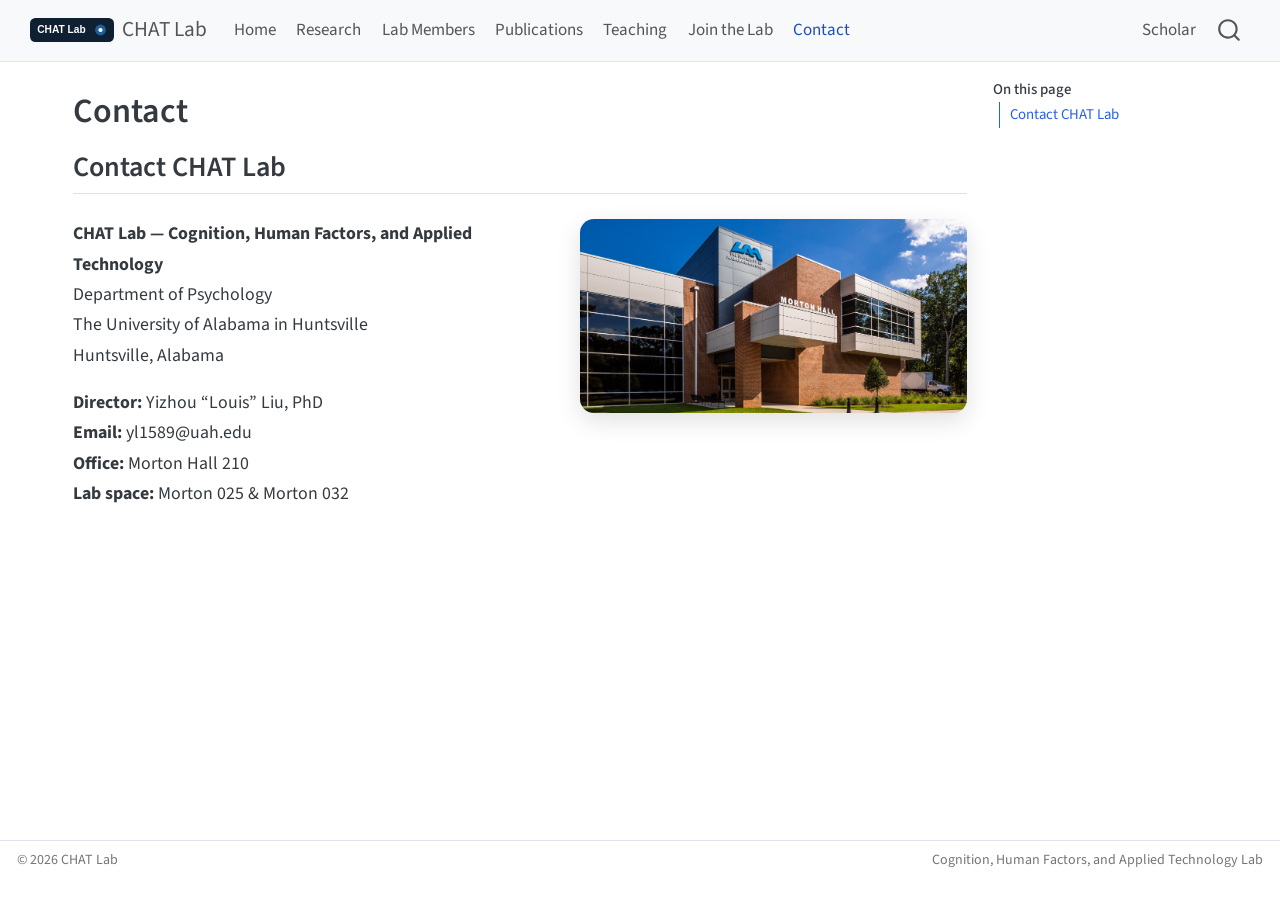
==== commit d0a12730: "updates" ====
--- a/docs/contact.html
+++ b/docs/contact.html
@@ -186,7 +186,7 @@
 <p><strong>Director:</strong> Yizhou “Louis” Liu, PhD<br>
 <strong>Email:</strong> yl1589@uah.edu<br>
 <strong>Office:</strong> Morton Hall 210<br>
-<strong>Lab space:</strong> [replace when assigned]</p>
+<strong>Lab space:</strong> Morton 025 &amp; Morton 032</p>
 </div>
 <div class="contact-image">
 <p><img src="image/Morton_Hall.jpg" class="img-fluid" alt="Morton Hall at the University of Alabama in Huntsville"></p>
--- a/docs/styles.css
+++ b/docs/styles.css
@@ -87,8 +87,10 @@
 }
 
 .hero-image img {
-  max-width: 260px;
-  width: 100%;
+  width: 300px;
+  height: 300px;
+  object-fit: cover;
+  object-position: center 25%;
   border-radius: 50%;
   box-shadow: 0 8px 24px rgba(0, 0, 0, 0.12);
 }
